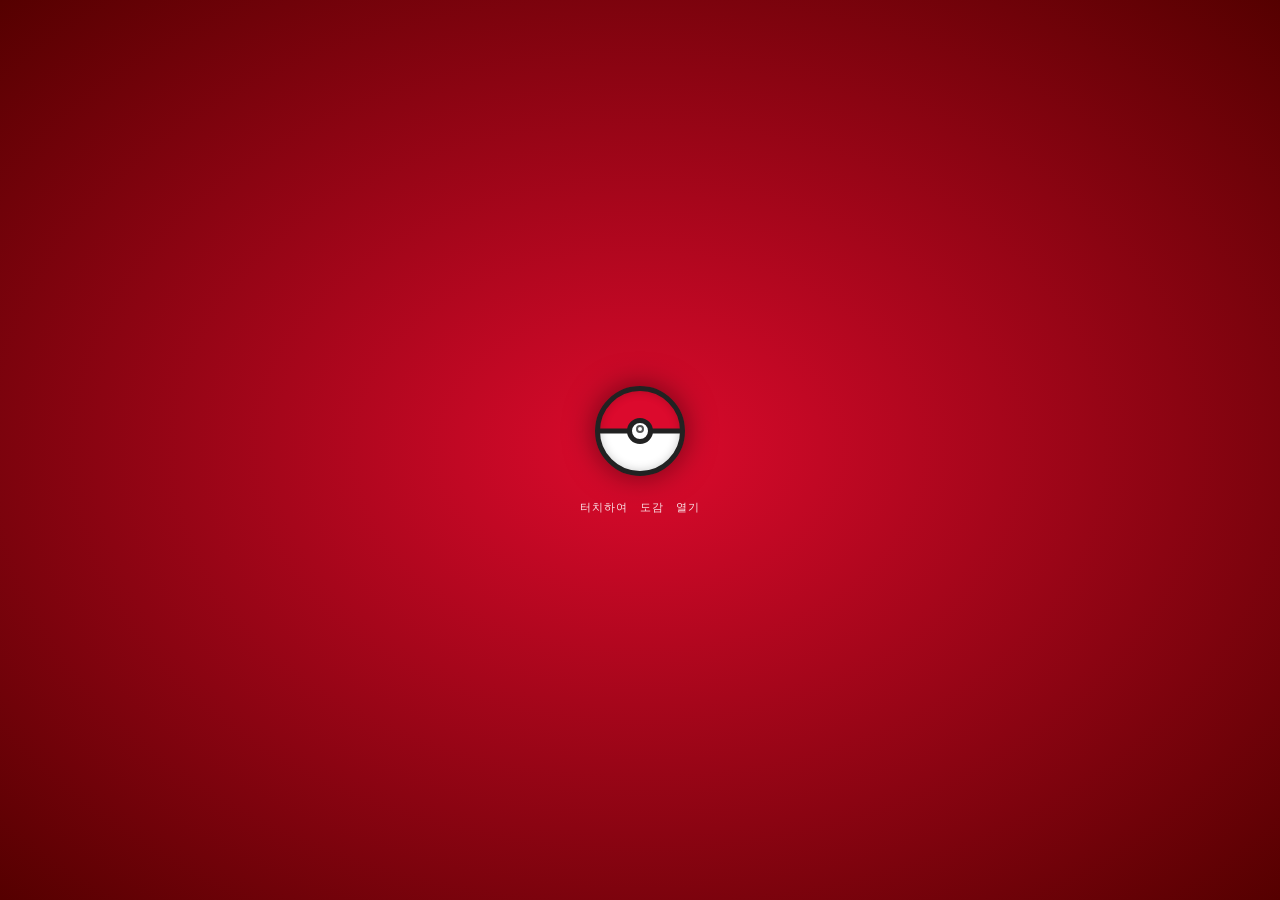
==== index.html @ 8afd0d4d "🎮 포켓몬 도감 - 1세대 스타일 인터랙티브 Pokédex" ====
<!DOCTYPE html>
<html lang="ko">
<head>
  <meta charset="UTF-8">
  <meta name="viewport" content="width=device-width, initial-scale=1.0, maximum-scale=1.0, user-scalable=no, viewport-fit=cover">
  <meta name="description" content="클래식 1세대 디자인의 인터랙티브 포켓몬 도감. 전 세대 포켓몬을 탐색하세요!">
  <meta name="theme-color" content="#DC0A2D">
  <meta name="apple-mobile-web-app-capable" content="yes">
  <meta name="apple-mobile-web-app-status-bar-style" content="black-translucent">
  <meta name="screen-orientation" content="landscape">
  <title>포켓몬 도감 | Pokédex</title>
  <link rel="manifest" href="manifest.json">
  <link rel="preconnect" href="https://fonts.googleapis.com">
  <link rel="preconnect" href="https://fonts.gstatic.com" crossorigin>
  <link href="https://fonts.googleapis.com/css2?family=Press+Start+2P&family=Noto+Sans+KR:wght@400;700;900&family=Outfit:wght@400;600;700;800&display=swap" rel="stylesheet">
  <link rel="stylesheet" href="style.css">
</head>
<body>
  <!-- 세로 모드 안내 -->
  <div id="rotate-notice" class="rotate-notice">
    <div class="rotate-icon">📱↩️</div>
    <p>가로 모드로 전환해주세요!</p>
  </div>

  <!-- 도감 열기 인트로 -->
  <div id="intro-overlay" class="intro-overlay">
    <div class="intro-pokeball">
      <div class="pokeball-top"></div>
      <div class="pokeball-line"></div>
      <div class="pokeball-center"><div class="pokeball-button"></div></div>
      <div class="pokeball-bottom"></div>
    </div>
    <p class="intro-text">터치하여 도감 열기</p>
  </div>

  <!-- 로딩 오버레이 -->
  <div id="loading-overlay" class="loading-overlay hidden">
    <div class="loading-spinner"></div>
    <p class="loading-text">데이터 로딩중...</p>
  </div>

  <!-- 메인 도감 디바이스 -->
  <div id="pokedex-device" class="pokedex-device hidden">

    <!-- ========== 왼쪽 패널 ========== -->
    <div class="panel-left">
      <!-- 상단: 렌즈 + LED -->
      <header class="device-header">
        <div class="lens-area">
          <div id="blue-lens" class="blue-lens">
            <div class="lens-reflection"></div>
          </div>
        </div>
        <div class="led-group">
          <div id="led-red" class="led led-red"></div>
          <div id="led-yellow" class="led led-yellow"></div>
          <div id="led-green" class="led led-green active"></div>
        </div>
        <div class="header-spacer"></div>
      </header>

      <!-- 메인 스크린 -->
      <section class="main-screen-wrapper">
        <div id="main-screen" class="main-screen">
          <div class="screen-scanlines"></div>
          <div class="screen-content">
            <div id="pokemon-image-container" class="pokemon-image-container">
              <img id="pokemon-image" class="pokemon-image" src="" alt="포켓몬">
            </div>
            <div class="pokemon-basic-info">
              <span id="pokemon-number" class="pokemon-number">#001</span>
              <span id="pokemon-name-kr" class="pokemon-name-kr">이상해씨</span>
            </div>
          </div>
          <div id="screen-glow" class="screen-glow"></div>
        </div>
      </section>

      <!-- 타입 + 스피커 -->
      <section class="type-speaker-bar">
        <div id="type-badges" class="type-badges"></div>
        <button id="speaker-btn" class="speaker-btn" aria-label="울음소리 재생">
          <div class="speaker-icon">🔊</div>
        </button>
      </section>

      <!-- 스피커 그릴 -->
      <div class="speaker-grill">
        <div class="grill-lines"></div>
      </div>
    </div>

    <!-- ========== 힌지 ========== -->
    <div class="hinge">
      <div class="hinge-line"></div>
      <div class="hinge-dot"></div>
      <div class="hinge-dot"></div>
      <div class="hinge-dot"></div>
      <div class="hinge-line"></div>
    </div>

    <!-- ========== 오른쪽 패널 ========== -->
    <div class="panel-right">
      <!-- 정보 스크린 -->
      <section class="info-screen-wrapper">
        <div id="info-screen" class="info-screen">
          <div class="screen-scanlines"></div>
          <div id="info-scroll-content" class="info-scroll-content">

            <!-- 기본 정보 섹션 -->
            <div class="section-block">
              <div class="section-title">📋 기본 정보</div>
              <div class="info-grid">
                <div class="info-item">
                  <span class="info-label">이름</span>
                  <span id="pokemon-name-en" class="info-value">이상해씨</span>
                </div>
                <div class="info-item">
                  <span class="info-label">키</span>
                  <span id="pokemon-height" class="info-value">0.7m</span>
                </div>
                <div class="info-item">
                  <span class="info-label">몸무게</span>
                  <span id="pokemon-weight" class="info-value">6.9kg</span>
                </div>
                <div class="info-item">
                  <span class="info-label">특성</span>
                  <span id="pokemon-abilities" class="info-value">-</span>
                </div>
                <div class="info-item">
                  <span class="info-label">기초 경험치</span>
                  <span id="pokemon-exp" class="info-value">-</span>
                </div>
              </div>
            </div>

            <!-- 스탯 섹션 -->
            <div class="section-block">
              <div class="section-title">📊 능력치</div>
              <div id="stats-container" class="stats-container"></div>
              <div id="stats-total" class="stats-total">
                <span class="stats-total-label">합계</span>
                <span id="stats-total-value" class="stats-total-value">-</span>
              </div>
            </div>

            <!-- 설명 섹션 -->
            <div class="section-block">
              <div class="section-title">📖 도감 설명</div>
              <p id="description-text" class="description-text">도감 설명을 불러오는 중...</p>
            </div>

            <!-- 진화 섹션 (맨 아래) -->
            <div class="section-block">
              <div class="section-title">🔄 진화</div>
              <div id="evolution-chain" class="evolution-chain"></div>
            </div>

          </div>
        </div>
      </section>

      <!-- 컨트롤 영역 -->
      <section class="controls-area">
        <div class="search-bar">
          <input type="text" id="search-input" class="search-input" placeholder="이름 또는 번호 검색..." autocomplete="off">
          <div id="search-results" class="search-results hidden"></div>
        </div>

        <div class="controls-row">
          <div class="dpad-container">
            <button id="dpad-up" class="dpad-btn dpad-up" aria-label="이전 포켓몬">▲</button>
            <button id="dpad-left" class="dpad-btn dpad-left" aria-label="이전 탭">◀</button>
            <button id="dpad-center" class="dpad-btn dpad-center" aria-label="선택">●</button>
            <button id="dpad-right" class="dpad-btn dpad-right" aria-label="다음 탭">▶</button>
            <button id="dpad-down" class="dpad-btn dpad-down" aria-label="다음 포켓몬">▼</button>
          </div>

          <div class="gen-buttons-container">
            <div id="gen-buttons" class="gen-buttons">
              <button class="gen-btn active" data-gen="1">I</button>
              <button class="gen-btn" data-gen="2">II</button>
              <button class="gen-btn" data-gen="3">III</button>
              <button class="gen-btn" data-gen="4">IV</button>
              <button class="gen-btn" data-gen="5">V</button>
              <button class="gen-btn" data-gen="6">VI</button>
              <button class="gen-btn" data-gen="7">VII</button>
              <button class="gen-btn" data-gen="8">VIII</button>
              <button class="gen-btn" data-gen="9">IX</button>
            </div>
          </div>
        </div>
      </section>
    </div>

    <!-- 하단 장식 -->
    <footer class="device-footer">
      <div class="footer-screw"></div>
      <div class="footer-screw"></div>
    </footer>
  </div>

  <script src="js/api.js"></script>
  <script src="js/app.js"></script>
</body>
</html>
---- style.css ----
/* ========================================
   포켓몬 도감 — 16:9 가로 레이아웃 (확정)
   ======================================== */

:root {
  --pokedex-red: #DC0A2D;
  --pokedex-dark-red: #8B0000;
  --pokedex-light-red: #ff4d4d;
  --screen-bg: #1a2a1a;
  --info-screen-bg: #0a1a2a;
  --screen-border: #333;
  --type-color: #fff;
  --font-primary: 'Outfit', 'Noto Sans KR', sans-serif;
  --font-retro: 'Press Start 2P', monospace;
}

* {
  box-sizing: border-box;
  margin: 0;
  padding: 0;
}

html, body {
  width: 100%;
  height: 100%;
  overflow: hidden;
}

body {
  background: #111;
  font-family: var(--font-primary);
  display: flex;
  justify-content: center;
  align-items: center;
  user-select: none;
  -webkit-user-select: none;
  -webkit-tap-highlight-color: transparent;
}

/* Scrollbar */
::-webkit-scrollbar { width: 3px; height: 3px; }
::-webkit-scrollbar-track { background: rgba(0,0,0,0.2); }
::-webkit-scrollbar-thumb { background: rgba(255,255,255,0.25); border-radius: 3px; }

.hidden { display: none !important; }

/* ========================================
   Type Colors
   ======================================== */
.type-normal { background-color: #A8A77A; }
.type-fire { background-color: #EE8130; }
.type-water { background-color: #6390F0; }
.type-grass { background-color: #7AC74C; }
.type-electric { background-color: #F7D02C; color: #333 !important; }
.type-ice { background-color: #96D9D6; color: #333 !important; }
.type-fighting { background-color: #C22E28; }
.type-poison { background-color: #A33EA1; }
.type-ground { background-color: #E2BF65; color: #333 !important; }
.type-flying { background-color: #A98FF3; }
.type-psychic { background-color: #F95587; }
.type-bug { background-color: #A6B91A; }
.type-rock { background-color: #B6A136; }
.type-ghost { background-color: #735797; }
.type-dragon { background-color: #6F35FC; }
.type-dark { background-color: #705746; }
.type-steel { background-color: #B7B7CE; color: #333 !important; }
.type-fairy { background-color: #D685AD; }

/* ========================================
   Animations
   ======================================== */
@keyframes lens-pulse {
  0%, 100% { box-shadow: 0 0 8px #2196F3, inset 0 0 8px rgba(255,255,255,0.3); }
  50% { box-shadow: 0 0 18px #2196F3, 0 0 30px #64B5F6, inset 0 0 8px rgba(255,255,255,0.3); }
}
@keyframes led-blink {
  0%, 100% { opacity: 1; }
  50% { opacity: 0.2; }
}
@keyframes pokemon-enter {
  0% { transform: scale(0.4); opacity: 0; }
  70% { transform: scale(1.08); }
  100% { transform: scale(1); opacity: 1; }
}
@keyframes float {
  0%, 100% { transform: translateY(0); }
  50% { transform: translateY(-4px); }
}
@keyframes glow-pulse {
  0%, 100% { opacity: 0.5; }
  50% { opacity: 1; }
}
@keyframes spin {
  to { transform: rotate(360deg); }
}
@keyframes breathe {
  0%, 100% { opacity: 1; }
  50% { opacity: 0.4; }
}
@keyframes screen-boot {
  0% { opacity: 0; filter: brightness(3) saturate(0); }
  40% { opacity: 0.7; filter: brightness(1.5) hue-rotate(60deg); }
  100% { opacity: 1; filter: none; }
}
@keyframes pulse {
  0% { transform: scale(1); opacity: 0.6; }
  100% { transform: scale(1.3); opacity: 1; }
}

/* ========================================
   Rotate Notice (portrait warning — mobile)
   ======================================== */
.rotate-notice {
  display: none;
  position: fixed;
  inset: 0;
  z-index: 9999;
  background: #111;
  color: #fff;
  flex-direction: column;
  justify-content: center;
  align-items: center;
  gap: 16px;
  font-family: var(--font-primary);
  font-size: 16px;
  font-weight: 700;
}
.rotate-icon { font-size: 48px; }

@media (orientation: portrait) and (max-width: 768px) {
  .rotate-notice { display: flex; }
  .pokedex-device { display: none !important; }
}

/* ========================================
   Intro Overlay
   ======================================== */
.intro-overlay {
  position: fixed;
  inset: 0;
  background: radial-gradient(ellipse at center, var(--pokedex-red) 0%, #550000 100%);
  z-index: 1000;
  display: flex;
  flex-direction: column;
  justify-content: center;
  align-items: center;
  gap: 24px;
  cursor: pointer;
  transition: opacity 0.6s ease;
}
.intro-overlay.fade-out {
  opacity: 0;
  pointer-events: none;
}
.intro-pokeball {
  width: 90px;
  height: 90px;
  border-radius: 50%;
  border: 5px solid #222;
  background: linear-gradient(to bottom, #DC0A2D 50%, #fff 50%);
  animation: spin 2.5s linear infinite;
  box-shadow: 0 0 30px rgba(0,0,0,0.5), inset 0 0 10px rgba(0,0,0,0.2);
  position: relative;
}
.pokeball-line {
  position: absolute;
  top: 50%; left: 0; right: 0;
  height: 5px;
  background: #222;
  transform: translateY(-50%);
}
.pokeball-center {
  position: absolute;
  top: 50%; left: 50%;
  width: 26px; height: 26px;
  background: #fff;
  border: 5px solid #222;
  border-radius: 50%;
  transform: translate(-50%, -50%);
}
.pokeball-button {
  width: 8px; height: 8px;
  border-radius: 50%;
  border: 2px solid #555;
  margin: 2px auto;
}
.intro-text {
  color: rgba(255,255,255,0.9);
  font-family: var(--font-retro);
  font-size: 11px;
  animation: breathe 2s ease-in-out infinite;
  letter-spacing: 1px;
}

/* ========================================
   Loading Overlay
   ======================================== */
.loading-overlay {
  position: fixed;
  inset: 0;
  background: rgba(0,0,0,0.85);
  z-index: 500;
  display: flex;
  flex-direction: column;
  justify-content: center;
  align-items: center;
  gap: 12px;
}
.loading-spinner {
  width: 36px; height: 36px;
  border-radius: 50%;
  border: 3px solid #333;
  border-top-color: var(--pokedex-red);
  animation: spin 0.8s linear infinite;
}
.loading-text {
  color: #aaa;
  font-size: 13px;
  font-weight: 600;
}

/* ========================================
   Pokédex Device — FORCED Landscape Layout
   ======================================== */
.pokedex-device {
  /* 가로형 고정: 화면 비율에 맞게 크기 조절 */
  width: min(96vw, 960px);
  height: min(56.25vw, 540px); /* 16:9 비율 */
  max-height: 90vh;
  
  /* 핵심: flexbox row로 강제 가로 배치 */
  display: flex;
  flex-direction: row;
  flex-wrap: nowrap;
  
  background: linear-gradient(
    160deg,
    var(--pokedex-light-red) 0%,
    var(--pokedex-red) 30%,
    var(--pokedex-dark-red) 100%
  );
  border-radius: 16px;
  border: 2px solid #440000;
  box-shadow:
    0 8px 32px rgba(0,0,0,0.6),
    0 2px 4px rgba(0,0,0,0.3),
    inset 0 1px 0 rgba(255,255,255,0.2),
    inset 0 -2px 4px rgba(0,0,0,0.3);
  overflow: hidden;
  position: relative;
}

/* ========================================
   Left Panel
   ======================================== */
.panel-left {
  flex: 1 1 0;
  min-width: 0;
  display: flex;
  flex-direction: column;
  padding: 12px 12px 8px 12px;
  gap: 6px;
  overflow: hidden;
}

/* Header: Lens + LEDs */
.device-header {
  display: flex;
  align-items: center;
  gap: 10px;
  flex-shrink: 0;
}
.lens-area {
  background: #ccc;
  padding: 4px;
  border-radius: 50%;
  border: 2px solid #444;
  box-shadow: inset -1px -1px 3px rgba(0,0,0,0.3), 1px 1px 3px rgba(0,0,0,0.4);
}
.blue-lens {
  width: 32px;
  height: 32px;
  border-radius: 50%;
  background: radial-gradient(circle at 35% 35%, #90CAF9, #2196F3 45%, #0D47A1);
  border: 2px solid #111;
  position: relative;
  animation: lens-pulse 3s ease-in-out infinite;
}
.lens-reflection {
  position: absolute;
  top: 5px; left: 7px;
  width: 10px; height: 10px;
  border-radius: 50%;
  background: radial-gradient(circle, rgba(255,255,255,0.9), transparent 70%);
}
.led-group {
  display: flex;
  gap: 6px;
  align-items: center;
}
.led {
  width: 8px;
  height: 8px;
  border-radius: 50%;
  border: 1px solid rgba(0,0,0,0.6);
  opacity: 0.4;
  transition: opacity 0.2s, box-shadow 0.2s;
}
.led-red { background: #FF0000; }
.led-yellow { background: #FFD600; }
.led-green { background: #00E676; }
.led.active {
  opacity: 1;
  box-shadow: 0 0 6px 2px currentColor;
}
.led.blink {
  opacity: 1;
  animation: led-blink 0.4s ease-in-out infinite;
}
.led-red.active, .led-red.blink { color: #FF0000; }
.led-yellow.active, .led-yellow.blink { color: #FFD600; }
.led-green.active, .led-green.blink { color: #00E676; }
.header-spacer { flex: 1; }

/* Main Screen */
.main-screen-wrapper {
  flex: 1;
  min-height: 0;
  background: #bbb;
  padding: 8px;
  border-radius: 6px 6px 6px 20px;
  box-shadow: inset 0 0 8px rgba(0,0,0,0.5), 1px 1px 3px rgba(0,0,0,0.3);
}
.main-screen {
  width: 100%;
  height: 100%;
  background: radial-gradient(ellipse at center, #2a3a2a 0%, var(--screen-bg) 100%);
  border: 3px solid var(--screen-border);
  border-radius: 4px 4px 4px 16px;
  position: relative;
  overflow: hidden;
  box-shadow: inset 0 0 20px rgba(0,0,0,0.8);
}
.screen-scanlines {
  position: absolute;
  inset: 0;
  background: repeating-linear-gradient(
    to bottom,
    transparent 0px,
    transparent 2px,
    rgba(0,0,0,0.08) 2px,
    rgba(0,0,0,0.08) 4px
  );
  pointer-events: none;
  z-index: 10;
}
.screen-content {
  width: 100%;
  height: 100%;
  position: relative;
  z-index: 5;
  display: flex;
  justify-content: center;
  align-items: center;
  animation: screen-boot 0.7s ease-out;
}
.pokemon-image-container {
  display: flex;
  justify-content: center;
  align-items: center;
  padding: 8px;
}
.pokemon-image {
  max-width: 160px;
  max-height: 160px;
  width: auto;
  height: auto;
  image-rendering: auto;
  filter: drop-shadow(0 0 10px var(--type-color));
  animation: float 3.5s ease-in-out infinite;
  transition: filter 0.4s;
}
.pokemon-image.entering {
  animation: pokemon-enter 0.45s cubic-bezier(0.175, 0.885, 0.32, 1.275) forwards,
             float 3.5s ease-in-out 0.45s infinite;
}
.pokemon-basic-info {
  position: absolute;
  bottom: 0;
  left: 0; right: 0;
  background: linear-gradient(transparent, rgba(0,0,0,0.75));
  padding: 12px 8px 6px;
  display: flex;
  justify-content: space-between;
  align-items: flex-end;
  color: #fff;
  z-index: 8;
}
.pokemon-number {
  font-family: var(--font-retro);
  font-size: 10px;
  color: #FFD600;
  text-shadow: 0 1px 2px rgba(0,0,0,0.8);
}
.pokemon-name-kr {
  font-weight: 900;
  font-size: 15px;
  letter-spacing: 1px;
  text-shadow: 0 1px 3px rgba(0,0,0,0.8);
}
.screen-glow {
  position: absolute;
  inset: 0;
  pointer-events: none;
  border-radius: inherit;
  z-index: 6;
  opacity: 0;
  transition: opacity 0.4s;
  box-shadow: inset 0 0 20px var(--type-color), inset 0 0 40px var(--type-color);
}
.screen-glow.active {
  animation: glow-pulse 2.5s ease-in-out infinite;
}

/* Type Badges + Speaker */
.type-speaker-bar {
  display: flex;
  justify-content: space-between;
  align-items: center;
  flex-shrink: 0;
}
.type-badges {
  display: flex;
  gap: 6px;
  flex-wrap: wrap;
}
.type-badge {
  padding: 2px 10px;
  border-radius: 10px;
  color: white;
  font-size: 9px;
  font-weight: 700;
  text-transform: uppercase;
  letter-spacing: 0.5px;
  text-shadow: 0 1px 1px rgba(0,0,0,0.4);
  border: 1px solid rgba(0,0,0,0.2);
  box-shadow: 0 1px 2px rgba(0,0,0,0.2);
}
.speaker-btn {
  width: 30px;
  height: 30px;
  border-radius: 50%;
  background: linear-gradient(145deg, #444, #222);
  border: 2px solid #111;
  display: flex;
  justify-content: center;
  align-items: center;
  cursor: pointer;
  transition: transform 0.1s;
  flex-shrink: 0;
  box-shadow: 0 2px 4px rgba(0,0,0,0.4);
}
.speaker-btn:active { transform: scale(0.9); }
.speaker-icon { font-size: 12px; }

/* Speaker Grill */
.speaker-grill {
  height: 8px;
  width: 60%;
  margin: 0 auto;
  background: #8B0000;
  border-radius: 4px;
  overflow: hidden;
  box-shadow: inset 0 1px 3px rgba(0,0,0,0.5);
  flex-shrink: 0;
}
.grill-lines {
  width: 100%; height: 100%;
  background: repeating-linear-gradient(
    to bottom,
    transparent 0px, transparent 2px,
    rgba(0,0,0,0.35) 2px, rgba(0,0,0,0.35) 3px
  );
}

/* ========================================
   Hinge — 세로 구분선
   ======================================== */
.hinge {
  width: 14px;
  flex-shrink: 0;
  background: linear-gradient(to right, #440000, #661111, #440000);
  display: flex;
  flex-direction: column;
  align-items: center;
  justify-content: center;
  gap: 8px;
  box-shadow: inset 2px 0 4px rgba(0,0,0,0.6), inset -2px 0 4px rgba(0,0,0,0.6);
}
.hinge-line {
  width: 4px;
  flex: 1;
  background: linear-gradient(to right, #330000, #551111, #330000);
  border-radius: 2px;
}
.hinge-dot {
  width: 6px;
  height: 6px;
  border-radius: 50%;
  background: #333;
  border: 1px solid #222;
  box-shadow: inset 0 1px 1px rgba(255,255,255,0.2);
  flex-shrink: 0;
}

/* ========================================
   Right Panel
   ======================================== */
.panel-right {
  flex: 1 1 0;
  min-width: 0;
  display: flex;
  flex-direction: column;
  padding: 12px 12px 8px 12px;
  gap: 6px;
  overflow: hidden;
}

/* Info Screen — Single Scrollable Page */
.info-screen-wrapper {
  flex: 1;
  min-height: 0;
  display: flex;
  flex-direction: column;
}
.info-screen {
  flex: 1;
  min-height: 0;
  background: radial-gradient(ellipse at center, #102a4a, var(--info-screen-bg));
  border: 3px solid #444;
  border-radius: 6px;
  position: relative;
  overflow: hidden;
  box-shadow: inset 0 0 15px rgba(0,0,0,0.8);
  color: #fff;
}
.info-scroll-content {
  height: 100%;
  padding: 8px 10px;
  overflow-y: auto;
  position: relative;
  z-index: 5;
  display: flex;
  flex-direction: column;
  gap: 10px;
}
.section-block {
  flex-shrink: 0;
}
.section-block + .section-block {
  border-top: 1px solid rgba(255,255,255,0.08);
  padding-top: 8px;
}
.section-title {
  font-size: 10px;
  font-weight: 700;
  color: #FFD600;
  text-transform: uppercase;
  letter-spacing: 0.5px;
  margin-bottom: 6px;
  font-family: var(--font-primary);
}

/* Info Tab */
.info-grid {
  display: grid;
  grid-template-columns: 1fr 1fr;
  gap: 8px;
}
.info-item {
  display: flex;
  flex-direction: column;
  gap: 2px;
}
.info-label {
  font-size: 9px;
  color: #6688BB;
  text-transform: uppercase;
  letter-spacing: 0.5px;
}
.info-value {
  font-size: 13px;
  font-weight: 700;
}

/* Stats Tab */
.stats-container {
  display: flex;
  flex-direction: column;
  gap: 4px;
}
.stat-row {
  display: flex;
  align-items: center;
  gap: 6px;
  font-size: 11px;
}
.stat-label {
  width: 28px;
  color: #6688BB;
  text-transform: uppercase;
  font-size: 9px;
  font-weight: 700;
  flex-shrink: 0;
}
.stat-bar-container {
  flex: 1;
  height: 10px;
  background: rgba(255,255,255,0.08);
  border-radius: 5px;
  overflow: hidden;
}
.stat-bar {
  height: 100%;
  border-radius: 5px;
  width: 0;
  transition: width 0.8s cubic-bezier(0.4, 0, 0.2, 1);
}
.stat-value {
  width: 22px;
  text-align: right;
  font-family: var(--font-retro);
  font-size: 7px;
  color: #ccc;
  flex-shrink: 0;
}
.stats-total {
  margin-top: 6px;
  padding-top: 5px;
  border-top: 1px dashed rgba(255,255,255,0.15);
  display: flex;
  justify-content: space-between;
  font-size: 12px;
  font-weight: 700;
  color: #ddd;
}

/* Evolution Tab */
.evolution-chain {
  display: flex;
  align-items: center;
  gap: 8px;
  height: 100%;
  overflow-x: auto;
  padding: 4px 0;
}
.evo-stage {
  display: flex;
  flex-direction: column;
  align-items: center;
  gap: 3px;
  cursor: pointer;
  transition: transform 0.2s;
  flex-shrink: 0;
}
.evo-stage:active { transform: scale(1.15); }
.evo-stage img,
.evo-stage .evo-img {
  width: 100px;
  height: 100px;
  image-rendering: auto;
  background: rgba(255,255,255,0.06);
  border-radius: 50%;
  padding: 2px;
  border: 1px solid rgba(255,255,255,0.15);
}
.evo-name {
  font-size: 12px;
  text-align: center;
  font-weight: 700;
  color: #ccc;
}
.evo-arrow {
  font-size: 20px;
  color: #FFD600;
  animation: pulse 1s infinite alternate;
  flex-shrink: 0;
  text-align: center;
  line-height: 1.2;
}
.evo-condition {
  font-size: 7px;
  color: #6688BB;
  text-align: center;
  white-space: nowrap;
}

/* Description Tab */
.description-text {
  font-size: 11px;
  line-height: 1.9;
  color: #ddd;
  letter-spacing: 0.3px;
}

/* ========================================
   Controls Area
   ======================================== */
.controls-area {
  display: flex;
  flex-direction: column;
  gap: 6px;
  flex-shrink: 0;
}
.search-bar {
  position: relative;
}
.search-input {
  width: 100%;
  padding: 7px 12px;
  border-radius: 14px;
  border: 2px solid #550000;
  background: rgba(0,0,0,0.6);
  color: #fff;
  font-family: var(--font-primary);
  font-size: 12px;
  outline: none;
  box-shadow: inset 0 1px 4px rgba(0,0,0,0.5);
}
.search-input::placeholder { color: #666; }
.search-input:focus { border-color: #2196F3; }

.search-results {
  position: absolute;
  top: 100%;
  left: 0; right: 0;
  margin-top: 2px;
  background: #1a1a1a;
  border-radius: 8px;
  border: 1px solid #333;
  max-height: 150px;
  overflow-y: auto;
  z-index: 100;
  box-shadow: 0 4px 12px rgba(0,0,0,0.6);
}
.search-result-item {
  padding: 6px 10px;
  display: flex;
  align-items: center;
  gap: 8px;
  cursor: pointer;
  border-bottom: 1px solid #222;
  color: #ccc;
  font-size: 12px;
  transition: background 0.15s;
}
.search-result-item:active { background: #333; }
.search-result-item img { width: 28px; height: 28px; }

/* Controls Row: D-Pad + Gen Buttons */
.controls-row {
  display: flex;
  align-items: center;
  gap: 12px;
}

/* D-Pad */
.dpad-container {
  display: grid;
  grid-template-columns: repeat(3, 28px);
  grid-template-rows: repeat(3, 28px);
  gap: 0;
  flex-shrink: 0;
}
.dpad-btn {
  background: linear-gradient(145deg, #3a3a3a, #222);
  border: none;
  color: #777;
  font-size: 10px;
  cursor: pointer;
  display: flex;
  justify-content: center;
  align-items: center;
  box-shadow: inset 1px 1px 2px rgba(255,255,255,0.15), inset -1px -1px 2px rgba(0,0,0,0.4);
  min-width: 28px;
  min-height: 28px;
  -webkit-tap-highlight-color: transparent;
  transition: transform 0.05s;
}
.dpad-btn:active {
  transform: scale(0.92);
  box-shadow: inset 2px 2px 4px rgba(0,0,0,0.6);
  color: #aaa;
}
.dpad-up { grid-column: 2; grid-row: 1; border-radius: 6px 6px 0 0; }
.dpad-left { grid-column: 1; grid-row: 2; border-radius: 6px 0 0 6px; }
.dpad-center { grid-column: 2; grid-row: 2; border-radius: 3px; background: #1a1a1a; box-shadow: inset 0 0 4px #000; }
.dpad-right { grid-column: 3; grid-row: 2; border-radius: 0 6px 6px 0; }
.dpad-down { grid-column: 2; grid-row: 3; border-radius: 0 0 6px 6px; }

/* Gen Buttons */
.gen-buttons-container { flex: 1; }
.gen-buttons {
  display: grid;
  grid-template-columns: repeat(5, 1fr);
  gap: 4px;
}
.gen-btn {
  background: rgba(0,0,0,0.4);
  color: #aaa;
  border: 1px solid rgba(0,0,0,0.3);
  border-radius: 8px;
  padding: 4px 0;
  font-size: 9px;
  font-family: var(--font-primary);
  font-weight: 700;
  cursor: pointer;
  transition: all 0.15s;
  box-shadow: inset 0 1px 1px rgba(255,255,255,0.08);
}
.gen-btn:active { transform: scale(0.92); }
.gen-btn.active {
  background: var(--pokedex-red);
  color: #fff;
  border-color: #660000;
  box-shadow: 0 0 8px rgba(220,10,45,0.5);
}

/* ========================================
   Footer — 하단 나사 장식
   ======================================== */
.device-footer {
  position: absolute;
  bottom: 0;
  left: 0;
  right: 0;
  display: flex;
  justify-content: space-between;
  padding: 4px 24px;
  pointer-events: none;
}
.footer-screw {
  width: 8px; height: 8px;
  border-radius: 50%;
  background: #555;
  border: 1px solid #333;
  box-shadow: inset 1px 1px 1px rgba(255,255,255,0.2);
  position: relative;
}
.footer-screw::after,
.footer-screw::before {
  content: '';
  position: absolute;
  top: 50%; left: 50%;
  width: 60%; height: 1px;
  background: #333;
}
.footer-screw::after { transform: translate(-50%, -50%) rotate(45deg); }
.footer-screw::before { transform: translate(-50%, -50%) rotate(-45deg); }

/* ========================================
   Desktop Enhancement
   ======================================== */
@media (min-width: 900px) {
  .pokedex-device {
    transform: perspective(1200px) rotateX(1deg);
    transition: transform 0.3s;
  }
  .pokedex-device:hover {
    transform: perspective(1200px) rotateX(0deg);
  }
  .pokemon-image {
    max-width: 200px;
    max-height: 200px;
  }
}

/* Very small landscape screens */
@media (max-height: 360px) {
  .panel-left, .panel-right { padding: 6px 8px 4px; gap: 3px; }
  .device-header { gap: 6px; }
  .blue-lens { width: 24px; height: 24px; }
  .led { width: 6px; height: 6px; }
  .main-screen-wrapper { padding: 4px; }
  .pokemon-image { max-width: 100px; max-height: 100px; }
  .pokemon-number { font-size: 8px; }
  .pokemon-name-kr { font-size: 12px; }
  .type-badge { font-size: 7px; padding: 1px 6px; }
  .speaker-btn { width: 22px; height: 22px; }
  .speaker-grill { height: 4px; }
  .tab-btn { font-size: 9px; padding: 3px 2px; }
  .info-screen { border-width: 2px; }
  .search-input { padding: 4px 8px; font-size: 10px; }
  .dpad-container { grid-template-columns: repeat(3, 22px); grid-template-rows: repeat(3, 22px); }
  .gen-buttons { gap: 2px; }
  .gen-btn { font-size: 7px; padding: 2px 0; }
}
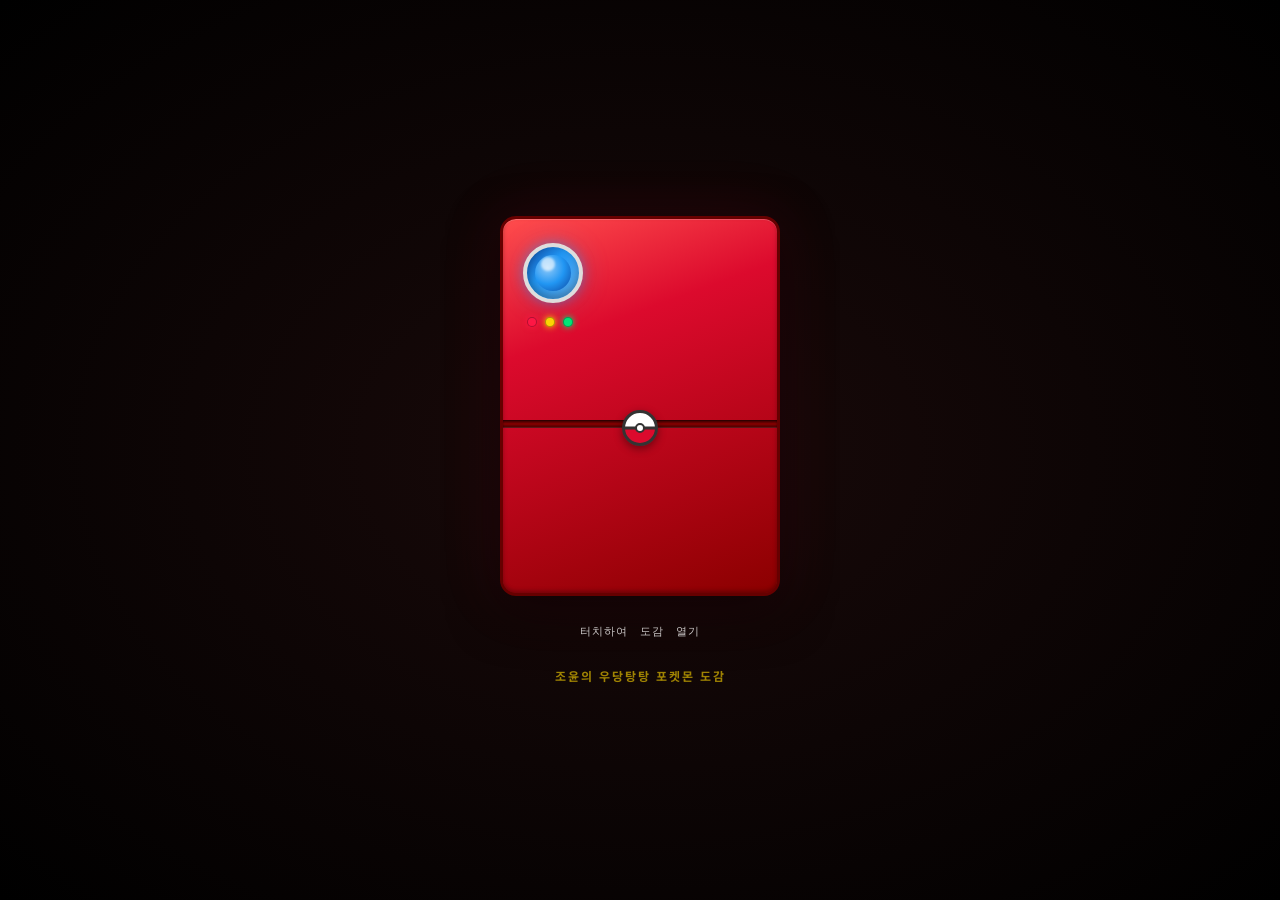
==== commit 4271b3a2: "📱 세로모드 반응형 + 닫힌 도감 인트로" ====
--- a/index.html
+++ b/index.html
@@ -16,21 +16,35 @@
   <link rel="stylesheet" href="style.css">
 </head>
 <body>
-  <!-- 세로 모드 안내 -->
-  <div id="rotate-notice" class="rotate-notice">
-    <div class="rotate-icon">📱↩️</div>
-    <p>가로 모드로 전환해주세요!</p>
-  </div>
-
-  <!-- 도감 열기 인트로 -->
+  <!-- 닫힌 도감 인트로 -->
   <div id="intro-overlay" class="intro-overlay">
-    <div class="intro-pokeball">
-      <div class="pokeball-top"></div>
-      <div class="pokeball-line"></div>
-      <div class="pokeball-center"><div class="pokeball-button"></div></div>
-      <div class="pokeball-bottom"></div>
+    <div class="closed-pokedex">
+      <!-- 닫힌 도감 상판 -->
+      <div class="closed-top">
+        <div class="closed-lens">
+          <div class="closed-lens-inner"></div>
+          <div class="closed-lens-reflection"></div>
+        </div>
+        <div class="closed-led-group">
+          <div class="closed-led red"></div>
+          <div class="closed-led yellow"></div>
+          <div class="closed-led green"></div>
+        </div>
+      </div>
+      <!-- 힌지 라인 -->
+      <div class="closed-hinge-line"></div>
+      <!-- 닫힌 도감 하판 -->
+      <div class="closed-bottom">
+        <div class="closed-clasp">
+          <div class="closed-pokeball">
+            <div class="closed-pokeball-line"></div>
+            <div class="closed-pokeball-btn"></div>
+          </div>
+        </div>
+      </div>
     </div>
     <p class="intro-text">터치하여 도감 열기</p>
+    <p class="intro-credit">조윤의 우당탕탕 포켓몬 도감</p>
   </div>
 
   <!-- 로딩 오버레이 -->
@@ -56,7 +70,7 @@
           <div id="led-yellow" class="led led-yellow"></div>
           <div id="led-green" class="led led-green active"></div>
         </div>
-        <div class="header-spacer"></div>
+        <div class="header-title">조윤의 우당탕탕 포켓몬 도감</div>
       </header>
 
       <!-- 메인 스크린 -->
--- a/style.css
+++ b/style.css
@@ -108,43 +108,18 @@
 }
 
 /* ========================================
-   Rotate Notice (portrait warning — mobile)
-   ======================================== */
-.rotate-notice {
-  display: none;
-  position: fixed;
-  inset: 0;
-  z-index: 9999;
-  background: #111;
-  color: #fff;
-  flex-direction: column;
-  justify-content: center;
-  align-items: center;
-  gap: 16px;
-  font-family: var(--font-primary);
-  font-size: 16px;
-  font-weight: 700;
-}
-.rotate-icon { font-size: 48px; }
-
-@media (orientation: portrait) and (max-width: 768px) {
-  .rotate-notice { display: flex; }
-  .pokedex-device { display: none !important; }
-}
-
-/* ========================================
-   Intro Overlay
+   Intro — Closed Pokédex Design
    ======================================== */
 .intro-overlay {
   position: fixed;
   inset: 0;
-  background: radial-gradient(ellipse at center, var(--pokedex-red) 0%, #550000 100%);
+  background: radial-gradient(ellipse at center, #1a0a0a 0%, #000 100%);
   z-index: 1000;
   display: flex;
   flex-direction: column;
   justify-content: center;
   align-items: center;
-  gap: 24px;
+  gap: 28px;
   cursor: pointer;
   transition: opacity 0.6s ease;
 }
@@ -152,38 +127,136 @@
   opacity: 0;
   pointer-events: none;
 }
-.intro-pokeball {
-  width: 90px;
-  height: 90px;
-  border-radius: 50%;
-  border: 5px solid #222;
-  background: linear-gradient(to bottom, #DC0A2D 50%, #fff 50%);
-  animation: spin 2.5s linear infinite;
-  box-shadow: 0 0 30px rgba(0,0,0,0.5), inset 0 0 10px rgba(0,0,0,0.2);
-  position: relative;
-}
-.pokeball-line {
+
+/* 닫힌 도감 본체 */
+.closed-pokedex {
+  width: 280px;
+  height: 380px;
+  background: linear-gradient(160deg, #ff4d4d 0%, #DC0A2D 30%, #8B0000 100%);
+  border-radius: 16px;
+  border: 3px solid #660000;
+  box-shadow:
+    0 15px 50px rgba(0,0,0,0.6),
+    0 0 60px rgba(220,10,45,0.15),
+    inset 0 1px 0 rgba(255,255,255,0.2),
+    inset 0 -2px 4px rgba(0,0,0,0.3);
+  display: flex;
+  flex-direction: column;
+  overflow: hidden;
+  position: relative;
+  animation: pokedex-float 3s ease-in-out infinite;
+}
+@keyframes pokedex-float {
+  0%, 100% { transform: translateY(0) rotate(-1deg); }
+  50% { transform: translateY(-8px) rotate(1deg); }
+}
+
+/* 상판 */
+.closed-top {
+  flex: 1;
+  padding: 24px 20px 12px;
+  display: flex;
+  flex-direction: column;
+  gap: 14px;
+}
+.closed-lens {
+  width: 60px;
+  height: 60px;
+  border-radius: 50%;
+  background: linear-gradient(135deg, #0D47A1 0%, #2196F3 40%, #64B5F6 100%);
+  border: 4px solid #ddd;
+  box-shadow:
+    0 0 12px rgba(33,150,243,0.5),
+    0 0 30px rgba(33,150,243,0.2),
+    inset 0 -4px 8px rgba(0,0,0,0.3);
+  position: relative;
+  animation: lens-pulse 2.5s ease-in-out infinite;
+}
+.closed-lens-inner {
+  width: 36px;
+  height: 36px;
+  border-radius: 50%;
+  background: radial-gradient(circle at 35% 35%, #90CAF9 0%, #2196F3 50%, #0D47A1 100%);
+  position: absolute;
+  top: 50%; left: 50%;
+  transform: translate(-50%, -50%);
+}
+.closed-lens-reflection {
+  width: 14px;
+  height: 14px;
+  border-radius: 50%;
+  background: rgba(255,255,255,0.6);
+  position: absolute;
+  top: 10px; left: 14px;
+  filter: blur(1px);
+}
+.closed-led-group {
+  display: flex;
+  gap: 8px;
+  padding-left: 4px;
+}
+.closed-led {
+  width: 10px;
+  height: 10px;
+  border-radius: 50%;
+  border: 1.5px solid rgba(0,0,0,0.3);
+}
+.closed-led.red { background: #FF1744; box-shadow: 0 0 6px #FF1744; }
+.closed-led.yellow { background: #FFD600; box-shadow: 0 0 6px #FFD600; }
+.closed-led.green { background: #00E676; box-shadow: 0 0 6px #00E676; animation: led-blink 1.5s infinite; }
+
+/* 힌지 라인 */
+.closed-hinge-line {
+  height: 8px;
+  background: linear-gradient(180deg, #440000 0%, #660000 30%, #880000 50%, #660000 70%, #440000 100%);
+  box-shadow: inset 0 1px 2px rgba(0,0,0,0.5), inset 0 -1px 0 rgba(255,255,255,0.1);
+  position: relative;
+}
+
+/* 하판 */
+.closed-bottom {
+  flex: 1;
+  display: flex;
+  justify-content: center;
+  align-items: center;
+  position: relative;
+}
+
+/* 포켓볼 걸쇠 */
+.closed-clasp {
+  position: absolute;
+  top: -18px;
+  left: 50%;
+  transform: translateX(-50%);
+}
+.closed-pokeball {
+  width: 36px;
+  height: 36px;
+  border-radius: 50%;
+  background: linear-gradient(to bottom, #fff 48%, #333 48%, #333 52%, #DC0A2D 52%);
+  border: 3px solid #333;
+  position: relative;
+  box-shadow: 0 3px 8px rgba(0,0,0,0.4);
+  animation: pulse 1.5s infinite alternate;
+}
+.closed-pokeball-line {
   position: absolute;
   top: 50%; left: 0; right: 0;
-  height: 5px;
-  background: #222;
+  height: 3px;
+  background: #333;
   transform: translateY(-50%);
 }
-.pokeball-center {
+.closed-pokeball-btn {
+  width: 10px;
+  height: 10px;
+  border-radius: 50%;
+  background: #fff;
+  border: 2px solid #333;
   position: absolute;
   top: 50%; left: 50%;
-  width: 26px; height: 26px;
-  background: #fff;
-  border: 5px solid #222;
-  border-radius: 50%;
   transform: translate(-50%, -50%);
 }
-.pokeball-button {
-  width: 8px; height: 8px;
-  border-radius: 50%;
-  border: 2px solid #555;
-  margin: 2px auto;
-}
+
 .intro-text {
   color: rgba(255,255,255,0.9);
   font-family: var(--font-retro);
@@ -191,6 +264,13 @@
   animation: breathe 2s ease-in-out infinite;
   letter-spacing: 1px;
 }
+.intro-credit {
+  color: rgba(255,215,0,0.6);
+  font-family: 'Noto Sans KR', sans-serif;
+  font-size: 12px;
+  font-weight: 700;
+  letter-spacing: 2px;
+}
 
 /* ========================================
    Loading Overlay
@@ -223,10 +303,9 @@
    Pokédex Device — FORCED Landscape Layout
    ======================================== */
 .pokedex-device {
-  /* 가로형 고정: 화면 비율에 맞게 크기 조절 */
-  width: min(96vw, 960px);
-  height: min(56.25vw, 540px); /* 16:9 비율 */
-  max-height: 90vh;
+  /* 전체화면: 뷰포트 꽉 채우기 */
+  width: 100vw;
+  height: 100vh;
   
   /* 핵심: flexbox row로 강제 가로 배치 */
   display: flex;
@@ -239,13 +318,9 @@
     var(--pokedex-red) 30%,
     var(--pokedex-dark-red) 100%
   );
-  border-radius: 16px;
-  border: 2px solid #440000;
-  box-shadow:
-    0 8px 32px rgba(0,0,0,0.6),
-    0 2px 4px rgba(0,0,0,0.3),
-    inset 0 1px 0 rgba(255,255,255,0.2),
-    inset 0 -2px 4px rgba(0,0,0,0.3);
+  border-radius: 0;
+  border: none;
+  box-shadow: none;
   overflow: hidden;
   position: relative;
 }
@@ -320,7 +395,22 @@
 .led-red.active, .led-red.blink { color: #FF0000; }
 .led-yellow.active, .led-yellow.blink { color: #FFD600; }
 .led-green.active, .led-green.blink { color: #00E676; }
-.header-spacer { flex: 1; }
+.header-title {
+  flex: 1;
+  text-align: right;
+  font-family: 'Noto Sans KR', sans-serif;
+  font-weight: 900;
+  font-size: 13px;
+  letter-spacing: 1px;
+  background: linear-gradient(135deg, #FFD600 0%, #FFF176 40%, #FFD600 60%, #FF8F00 100%);
+  -webkit-background-clip: text;
+  -webkit-text-fill-color: transparent;
+  background-clip: text;
+  filter: drop-shadow(0 1px 2px rgba(0,0,0,0.6));
+  white-space: nowrap;
+  overflow: hidden;
+  text-overflow: ellipsis;
+}
 
 /* Main Screen */
 .main-screen-wrapper {
@@ -369,6 +459,24 @@
   justify-content: center;
   align-items: center;
   padding: 8px;
+  position: relative;
+}
+.image-mode-label {
+  position: absolute;
+  top: 4px;
+  left: 50%;
+  transform: translateX(-50%);
+  background: rgba(0,0,0,0.65);
+  color: #FFD600;
+  font-family: var(--font-primary);
+  font-size: 10px;
+  font-weight: 700;
+  padding: 3px 10px;
+  border-radius: 10px;
+  white-space: nowrap;
+  z-index: 15;
+  pointer-events: none;
+  letter-spacing: 0.3px;
 }
 .pokemon-image {
   max-width: 160px;
@@ -859,24 +967,17 @@
 .footer-screw::before { transform: translate(-50%, -50%) rotate(-45deg); }
 
 /* ========================================
-   Desktop Enhancement
-   ======================================== */
-@media (min-width: 900px) {
-  .pokedex-device {
-    transform: perspective(1200px) rotateX(1deg);
-    transition: transform 0.3s;
-  }
-  .pokedex-device:hover {
-    transform: perspective(1200px) rotateX(0deg);
-  }
+   Desktop Enhancement (Landscape wide)
+   ======================================== */
+@media (min-width: 900px) and (orientation: landscape) {
   .pokemon-image {
-    max-width: 200px;
-    max-height: 200px;
+    max-width: 320px;
+    max-height: 320px;
   }
 }
 
 /* Very small landscape screens */
-@media (max-height: 360px) {
+@media (max-height: 360px) and (orientation: landscape) {
   .panel-left, .panel-right { padding: 6px 8px 4px; gap: 3px; }
   .device-header { gap: 6px; }
   .blue-lens { width: 24px; height: 24px; }
@@ -888,10 +989,108 @@
   .type-badge { font-size: 7px; padding: 1px 6px; }
   .speaker-btn { width: 22px; height: 22px; }
   .speaker-grill { height: 4px; }
-  .tab-btn { font-size: 9px; padding: 3px 2px; }
   .info-screen { border-width: 2px; }
   .search-input { padding: 4px 8px; font-size: 10px; }
   .dpad-container { grid-template-columns: repeat(3, 22px); grid-template-rows: repeat(3, 22px); }
   .gen-buttons { gap: 2px; }
   .gen-btn { font-size: 7px; padding: 2px 0; }
 }
+
+/* ========================================
+   Portrait Mode — 세로형 레이아웃
+   ======================================== */
+@media (orientation: portrait) {
+  .pokedex-device {
+    flex-direction: column;
+    width: 100vw;
+    height: 100vh;
+  }
+  
+  .panel-left {
+    flex: 0 0 auto;
+    height: 45vh;
+    min-height: 0;
+  }
+  
+  .hinge {
+    width: 100%;
+    height: 10px;
+    flex-direction: row;
+    padding: 0;
+    gap: 8px;
+    justify-content: center;
+    align-items: center;
+  }
+  .hinge-line {
+    width: 30%;
+    height: 2px;
+    background: #440000;
+  }
+  .hinge-dot {
+    width: 4px;
+    height: 4px;
+  }
+  
+  .panel-right {
+    flex: 1;
+    min-height: 0;
+    overflow: hidden;
+  }
+
+  /* 헤더를 간결하게 */
+  .device-header {
+    padding: 6px 10px;
+    gap: 8px;
+  }
+  .blue-lens {
+    width: 28px;
+    height: 28px;
+  }
+  .header-title {
+    font-size: 11px;
+  }
+
+  /* 타입+스피커 바 */
+  .type-speaker-bar {
+    padding: 2px 4px;
+  }
+  .speaker-grill {
+    height: 3px;
+  }
+
+  /* 컨트롤 영역 세로형 */
+  .controls-area {
+    padding: 4px 8px;
+    gap: 4px;
+  }
+  .controls-row {
+    flex-direction: row;
+    align-items: center;
+    gap: 8px;
+  }
+  .dpad-container {
+    grid-template-columns: repeat(3, 26px);
+    grid-template-rows: repeat(3, 26px);
+  }
+  .gen-buttons-container {
+    flex: 1;
+  }
+  .gen-buttons {
+    gap: 2px;
+  }
+  .gen-btn {
+    font-size: 8px;
+    padding: 4px 0;
+  }
+
+  /* 포켓몬 이미지 세로 화면에 맞게 */
+  .pokemon-image {
+    max-width: 200px;
+    max-height: 200px;
+  }
+
+  /* 하단 장식 숨김 */
+  .device-footer {
+    display: none;
+  }
+}
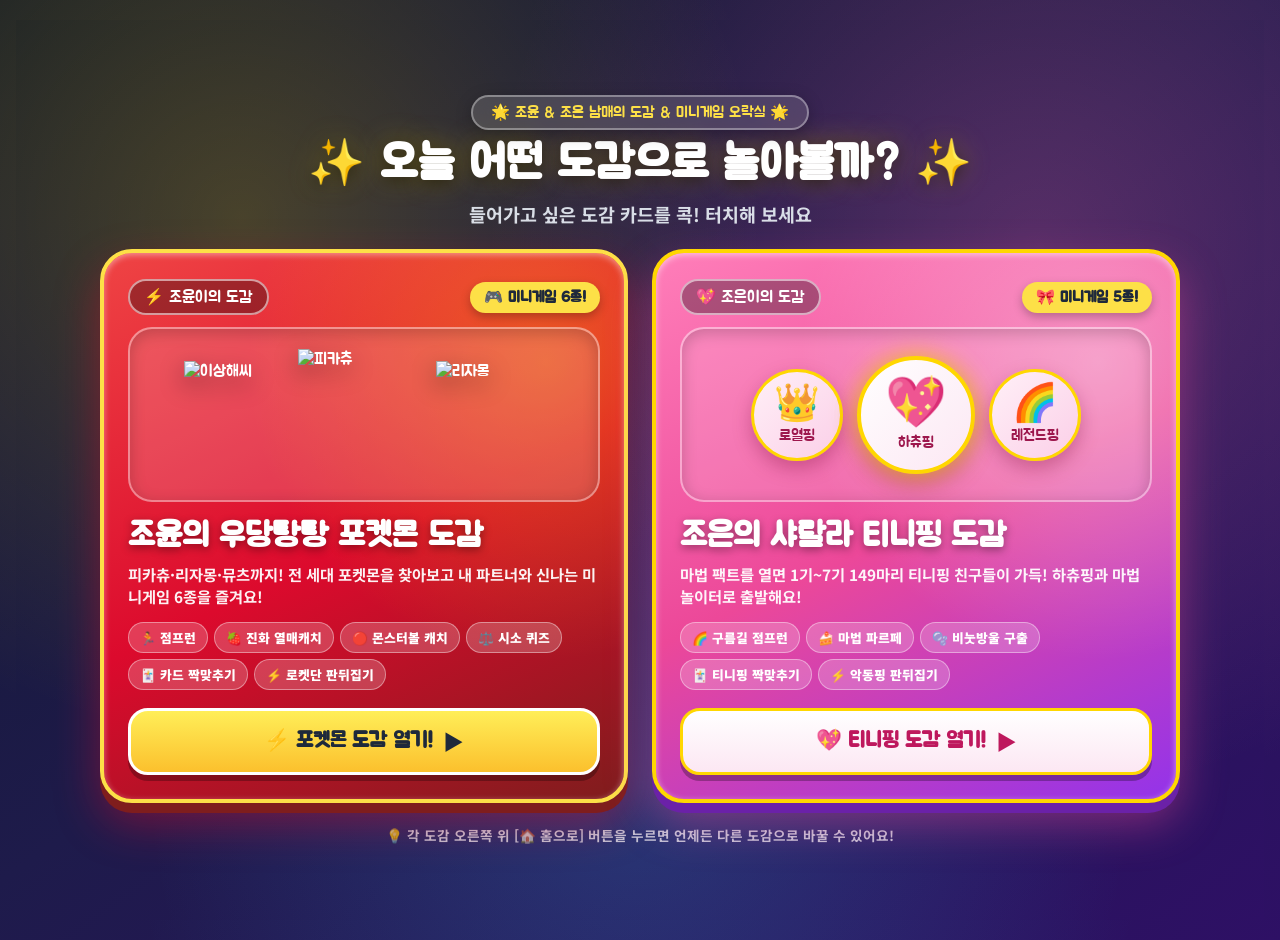
==== commit b504a450: "feat(portal,minigames): 포켓몬·티니핑 통합 대문 포털 및 11종 미니게임 상용 레퍼런스 비주얼 전면 개편" ====
--- a/index.html
+++ b/index.html
@@ -3,218 +3,471 @@
 <head>
   <meta charset="UTF-8">
   <meta name="viewport" content="width=device-width, initial-scale=1.0, maximum-scale=1.0, user-scalable=no, viewport-fit=cover">
-  <meta name="description" content="클래식 1세대 디자인의 인터랙티브 포켓몬 도감. 전 세대 포켓몬을 탐색하세요!">
-  <meta name="theme-color" content="#DC0A2D">
+  <meta name="description" content="조윤이의 우당탕탕 포켓몬 도감 & 조은이의 샤랄라 티니핑 도감 통합 놀이터">
+  <meta name="theme-color" content="#1e1b4b">
   <meta name="apple-mobile-web-app-capable" content="yes">
   <meta name="apple-mobile-web-app-status-bar-style" content="black-translucent">
-  <meta name="screen-orientation" content="landscape">
-  <title>포켓몬 도감 | Pokédex</title>
+  <title>✨ 조윤 & 조은이의 신나는 도감 놀이터 ✨</title>
   <link rel="manifest" href="manifest.json">
   <link rel="preconnect" href="https://fonts.googleapis.com">
   <link rel="preconnect" href="https://fonts.gstatic.com" crossorigin>
-  <link href="https://fonts.googleapis.com/css2?family=Press+Start+2P&family=Noto+Sans+KR:wght@400;700;900&family=Outfit:wght@400;600;700;800&display=swap" rel="stylesheet">
-  <link rel="stylesheet" href="style.css">
+  <link href="https://fonts.googleapis.com/css2?family=Jua&family=Noto+Sans+KR:wght@500;700;900&family=Outfit:wght@700;900&display=swap" rel="stylesheet">
+  <style>
+    * {
+      box-sizing: border-box;
+      margin: 0;
+      padding: 0;
+      user-select: none;
+      -webkit-user-select: none;
+      -webkit-tap-highlight-color: transparent;
+    }
+
+    html, body {
+      width: 100%;
+      min-height: 100vh;
+      min-height: 100dvh;
+      font-family: 'Jua', 'Noto Sans KR', sans-serif;
+      background:
+        radial-gradient(circle at 18% 22%, rgba(255, 214, 0, 0.22) 0%, transparent 42%),
+        radial-gradient(circle at 82% 25%, rgba(255, 105, 180, 0.25) 0%, transparent 45%),
+        radial-gradient(circle at 50% 85%, rgba(56, 189, 248, 0.2) 0%, transparent 50%),
+        linear-gradient(145deg, #0f172a 0%, #1e1b4b 48%, #2e1065 100%);
+      color: #ffffff;
+      display: flex;
+      flex-direction: column;
+      align-items: center;
+      justify-content: center;
+      padding: 20px 16px;
+      overflow-x: hidden;
+    }
+
+    @keyframes floatSlow {
+      0%, 100% { transform: translateY(0px) rotate(0deg); }
+      50% { transform: translateY(-10px) rotate(3deg); }
+    }
+
+    @keyframes pulseGlow {
+      0%, 100% { transform: scale(1); }
+      50% { transform: scale(1.03); }
+    }
+
+    @keyframes badgeSparkle {
+      0%, 100% { transform: scale(1) rotate(-4deg); }
+      50% { transform: scale(1.15) rotate(6deg); }
+    }
+
+    .portal-shell {
+      width: 100%;
+      max-width: 1080px;
+      display: flex;
+      flex-direction: column;
+      align-items: center;
+      gap: 22px;
+      z-index: 2;
+    }
+
+    .portal-header {
+      text-align: center;
+      display: flex;
+      flex-direction: column;
+      align-items: center;
+      gap: 8px;
+    }
+
+    .portal-top-pill {
+      display: inline-flex;
+      align-items: center;
+      gap: 8px;
+      padding: 6px 18px;
+      border-radius: 999px;
+      background: rgba(255, 255, 255, 0.14);
+      border: 2px solid rgba(255, 255, 255, 0.35);
+      font-size: 0.95rem;
+      color: #fde047;
+      box-shadow: 0 4px 16px rgba(0, 0, 0, 0.25);
+      backdrop-filter: blur(8px);
+    }
+
+    .portal-title {
+      font-size: clamp(1.8rem, 4vw, 2.85rem);
+      color: #ffffff;
+      text-shadow: 0 4px 16px rgba(0, 0, 0, 0.5), 0 0 28px rgba(255, 214, 0, 0.35);
+      letter-spacing: 0.5px;
+      line-height: 1.2;
+    }
+
+    .portal-subtitle {
+      font-family: 'Noto Sans KR', sans-serif;
+      font-size: clamp(0.95rem, 2vw, 1.15rem);
+      font-weight: 700;
+      color: #e2e8f0;
+      opacity: 0.95;
+    }
+
+    .portal-cards-grid {
+      width: 100%;
+      display: grid;
+      grid-template-columns: repeat(2, minmax(0, 1fr));
+      gap: 24px;
+      align-items: stretch;
+    }
+
+    .dex-card {
+      position: relative;
+      display: flex;
+      flex-direction: column;
+      justify-content: space-between;
+      border-radius: 32px;
+      padding: 26px 24px 24px;
+      text-decoration: none;
+      color: #ffffff;
+      overflow: hidden;
+      cursor: pointer;
+      transition: transform 0.22s cubic-bezier(0.34, 1.56, 0.64, 1), box-shadow 0.22s ease;
+    }
+
+    .dex-card:hover {
+      transform: translateY(-8px) scale(1.015);
+    }
+
+    .dex-card:active {
+      transform: translateY(2px) scale(0.985);
+    }
+
+    /* 포켓몬 도감 카드 */
+    .dex-card.pokemon {
+      background:
+        radial-gradient(circle at 85% 20%, rgba(255, 214, 0, 0.32) 0%, transparent 48%),
+        linear-gradient(155deg, #ef4444 0%, #dc0a2d 52%, #7f1d1d 100%);
+      border: 4px solid #fde047;
+      box-shadow:
+        0 10px 0 #7f1d1d,
+        0 20px 45px rgba(220, 10, 45, 0.45),
+        inset 0 2px 6px rgba(255, 255, 255, 0.45);
+    }
+
+    /* 티니핑 도감 카드 */
+    .dex-card.tiniping {
+      background:
+        radial-gradient(circle at 85% 20%, rgba(255, 255, 255, 0.35) 0%, transparent 48%),
+        linear-gradient(155deg, #ff7eb9 0%, #ec4899 50%, #9333ea 100%);
+      border: 4px solid #ffd700;
+      box-shadow:
+        0 10px 0 #6b21a8,
+        0 20px 45px rgba(236, 72, 153, 0.45),
+        inset 0 2px 6px rgba(255, 255, 255, 0.55);
+    }
+
+    .dex-card-top {
+      display: flex;
+      align-items: center;
+      justify-content: space-between;
+      gap: 10px;
+      margin-bottom: 12px;
+    }
+
+    .dex-owner-badge {
+      display: inline-flex;
+      align-items: center;
+      gap: 6px;
+      padding: 6px 14px;
+      border-radius: 999px;
+      font-size: 1rem;
+      background: rgba(0, 0, 0, 0.32);
+      border: 2px solid rgba(255, 255, 255, 0.55);
+      color: #fff;
+    }
+
+    .dex-game-count-badge {
+      display: inline-flex;
+      align-items: center;
+      gap: 4px;
+      padding: 6px 14px;
+      border-radius: 999px;
+      font-size: 0.95rem;
+      background: #fde047;
+      color: #1e293b;
+      font-weight: 900;
+      box-shadow: 0 4px 10px rgba(0, 0, 0, 0.25);
+      animation: badgeSparkle 2.4s ease-in-out infinite;
+    }
+
+    .dex-hero-visual {
+      position: relative;
+      height: 175px;
+      margin: 6px 0 14px;
+      border-radius: 24px;
+      background: rgba(255, 255, 255, 0.16);
+      border: 2px solid rgba(255, 255, 255, 0.35);
+      display: flex;
+      align-items: center;
+      justify-content: center;
+      gap: 8px;
+      overflow: hidden;
+      box-shadow: inset 0 4px 16px rgba(0, 0, 0, 0.2);
+    }
+
+    .poke-sprite-trio {
+      display: flex;
+      align-items: center;
+      justify-content: center;
+      gap: 6px;
+    }
+
+    .poke-sprite-trio img {
+      width: 108px;
+      height: 108px;
+      object-fit: contain;
+      filter: drop-shadow(0 8px 12px rgba(0, 0, 0, 0.38));
+      animation: floatSlow 3s ease-in-out infinite;
+    }
+
+    .poke-sprite-trio img.center-main {
+      width: 132px;
+      height: 132px;
+      z-index: 2;
+      animation-delay: -0.8s;
+    }
+
+    .poke-sprite-trio img:last-child {
+      animation-delay: -1.6s;
+    }
+
+    .tiniping-pact-showcase {
+      display: flex;
+      align-items: center;
+      justify-content: center;
+      gap: 14px;
+    }
+
+    .tp-showcase-orb {
+      width: 92px;
+      height: 92px;
+      border-radius: 50%;
+      background: linear-gradient(135deg, #fff0f7, #fbcfe8);
+      border: 3.5px solid #ffd700;
+      box-shadow: 0 8px 18px rgba(131, 24, 67, 0.35);
+      display: flex;
+      flex-direction: column;
+      align-items: center;
+      justify-content: center;
+      color: #be185d;
+      font-size: 1rem;
+      animation: floatSlow 3s ease-in-out infinite;
+    }
+
+    .tp-showcase-orb.main {
+      width: 118px;
+      height: 118px;
+      background: linear-gradient(135deg, #ffffff, #fce7f3);
+      border-width: 4px;
+      box-shadow: 0 0 24px rgba(255, 215, 0, 0.75), 0 10px 22px rgba(131, 24, 67, 0.4);
+      animation-delay: -0.9s;
+    }
+
+    .tp-showcase-orb .orb-emoji {
+      font-size: 2.3rem;
+      line-height: 1.1;
+    }
+
+    .tp-showcase-orb.main .orb-emoji {
+      font-size: 3.1rem;
+    }
+
+    .tp-showcase-orb .orb-name {
+      font-size: 0.92rem;
+      color: #9d174d;
+      margin-top: 2px;
+    }
+
+    .dex-card-title {
+      font-size: clamp(1.55rem, 3vw, 2.05rem);
+      text-shadow: 0 3px 8px rgba(0, 0, 0, 0.38);
+      margin-bottom: 6px;
+    }
+
+    .dex-card-desc {
+      font-family: 'Noto Sans KR', sans-serif;
+      font-size: 0.96rem;
+      font-weight: 700;
+      color: rgba(255, 255, 255, 0.94);
+      line-height: 1.45;
+      margin-bottom: 14px;
+    }
+
+    .dex-feature-tags {
+      display: flex;
+      flex-wrap: wrap;
+      gap: 6px;
+      margin-bottom: 18px;
+    }
+
+    .dex-feature-tag {
+      font-family: 'Noto Sans KR', sans-serif;
+      font-size: 0.8rem;
+      font-weight: 900;
+      padding: 5px 11px;
+      border-radius: 999px;
+      background: rgba(255, 255, 255, 0.2);
+      border: 1.5px solid rgba(255, 255, 255, 0.4);
+    }
+
+    .dex-enter-btn {
+      width: 100%;
+      padding: 15px 20px;
+      border-radius: 20px;
+      font-size: 1.3rem;
+      text-align: center;
+      display: flex;
+      align-items: center;
+      justify-content: center;
+      gap: 10px;
+      font-weight: 900;
+      box-shadow: 0 6px 0 rgba(0, 0, 0, 0.28);
+      transition: transform 0.12s ease;
+    }
+
+    .dex-card.pokemon .dex-enter-btn {
+      background: linear-gradient(180deg, #ffee58 0%, #fbc02d 100%);
+      color: #1e293b;
+      border: 3px solid #ffffff;
+    }
+
+    .dex-card.tiniping .dex-enter-btn {
+      background: linear-gradient(180deg, #ffffff 0%, #fce7f3 100%);
+      color: #be185d;
+      border: 3px solid #ffd700;
+    }
+
+    .portal-footer {
+      font-family: 'Noto Sans KR', sans-serif;
+      font-size: 0.85rem;
+      font-weight: 700;
+      color: rgba(255, 255, 255, 0.72);
+      text-align: center;
+    }
+
+    @media (max-width: 780px) {
+      .portal-cards-grid {
+        grid-template-columns: 1fr;
+        gap: 18px;
+      }
+      .dex-card {
+        padding: 20px 18px;
+      }
+      .dex-hero-visual {
+        height: 145px;
+      }
+      .poke-sprite-trio img {
+        width: 86px;
+        height: 86px;
+      }
+      .poke-sprite-trio img.center-main {
+        width: 108px;
+        height: 108px;
+      }
+    }
+  </style>
 </head>
 <body>
-  <!-- 닫힌 도감 인트로 -->
-  <div id="intro-overlay" class="intro-overlay">
-    <div class="closed-pokedex">
-      <!-- 닫힌 도감 상판 -->
-      <div class="closed-top">
-        <div class="closed-lens">
-          <div class="closed-lens-inner"></div>
-          <div class="closed-lens-reflection"></div>
+  <main class="portal-shell">
+    <header class="portal-header">
+      <div class="portal-top-pill">🌟 조윤 &amp; 조은 남매의 도감 &amp; 미니게임 오락실 🌟</div>
+      <h1 class="portal-title">✨ 오늘 어떤 도감으로 놀아볼까? ✨</h1>
+      <p class="portal-subtitle">들어가고 싶은 도감 카드를 콕! 터치해 보세요</p>
+    </header>
+
+    <section class="portal-cards-grid" aria-label="도감 선택">
+      <!-- 1. 조윤이의 포켓몬 도감 -->
+      <a href="pokemon.html" class="dex-card pokemon" id="enterPokemonCard">
+        <div>
+          <div class="dex-card-top">
+            <span class="dex-owner-badge">⚡ 조윤이의 도감</span>
+            <span class="dex-game-count-badge">🎮 미니게임 6종!</span>
+          </div>
+
+          <div class="dex-hero-visual">
+            <div class="poke-sprite-trio">
+              <img src="https://raw.githubusercontent.com/PokeAPI/sprites/master/sprites/pokemon/other/official-artwork/1.png" alt="이상해씨">
+              <img class="center-main" src="https://raw.githubusercontent.com/PokeAPI/sprites/master/sprites/pokemon/other/official-artwork/25.png" alt="피카츄">
+              <img src="https://raw.githubusercontent.com/PokeAPI/sprites/master/sprites/pokemon/other/official-artwork/6.png" alt="리자몽">
+            </div>
+          </div>
+
+          <h2 class="dex-card-title">조윤의 우당탕탕 포켓몬 도감</h2>
+          <p class="dex-card-desc">피카츄·리자몽·뮤츠까지! 전 세대 포켓몬을 찾아보고 내 파트너와 신나는 미니게임 6종을 즐겨요!</p>
+
+          <div class="dex-feature-tags">
+            <span class="dex-feature-tag">🏃 점프런</span>
+            <span class="dex-feature-tag">🍓 진화 열매캐치</span>
+            <span class="dex-feature-tag">🔴 몬스터볼 캐치</span>
+            <span class="dex-feature-tag">⚖️ 시소 퀴즈</span>
+            <span class="dex-feature-tag">🃏 카드 짝맞추기</span>
+            <span class="dex-feature-tag">⚡ 로켓단 판뒤집기</span>
+          </div>
         </div>
-        <div class="closed-led-group">
-          <div class="closed-led red"></div>
-          <div class="closed-led yellow"></div>
-          <div class="closed-led green"></div>
+
+        <div class="dex-enter-btn">
+          <span>⚡ 포켓몬 도감 열기!</span>
+          <span>▶</span>
         </div>
-      </div>
-      <!-- 힌지 라인 -->
-      <div class="closed-hinge-line"></div>
-      <!-- 닫힌 도감 하판 -->
-      <div class="closed-bottom">
-        <div class="closed-clasp">
-          <div class="closed-pokeball">
-            <div class="closed-pokeball-line"></div>
-            <div class="closed-pokeball-btn"></div>
-          </div>
-        </div>
-      </div>
-    </div>
-    <p class="intro-text">터치하여 도감 열기</p>
-    <p class="intro-credit">조윤의 우당탕탕 포켓몬 도감</p>
-  </div>
-
-  <!-- 로딩 오버레이 -->
-  <div id="loading-overlay" class="loading-overlay hidden">
-    <div class="loading-spinner"></div>
-    <p class="loading-text">데이터 로딩중...</p>
-  </div>
-
-  <!-- 메인 도감 디바이스 -->
-  <div id="pokedex-device" class="pokedex-device hidden">
-
-    <!-- ========== 왼쪽 패널 ========== -->
-    <div class="panel-left">
-      <!-- 상단: 렌즈 + LED -->
-      <header class="device-header">
-        <div class="lens-area">
-          <div id="blue-lens" class="blue-lens">
-            <div class="lens-reflection"></div>
-          </div>
-        </div>
-        <div class="led-group">
-          <div id="led-red" class="led led-red"></div>
-          <div id="led-yellow" class="led led-yellow"></div>
-          <div id="led-green" class="led led-green active"></div>
-        </div>
-        <div class="header-title">조윤의 우당탕탕 포켓몬 도감</div>
-      </header>
-
-      <!-- 메인 스크린 -->
-      <section class="main-screen-wrapper">
-        <div id="main-screen" class="main-screen">
-          <div class="screen-scanlines"></div>
-          <div class="screen-content">
-            <div id="pokemon-image-container" class="pokemon-image-container">
-              <img id="pokemon-image" class="pokemon-image" src="" alt="포켓몬">
-            </div>
-            <div class="pokemon-basic-info">
-              <span id="pokemon-number" class="pokemon-number">#001</span>
-              <span id="pokemon-name-kr" class="pokemon-name-kr">이상해씨</span>
-            </div>
-          </div>
-          <div id="screen-glow" class="screen-glow"></div>
-        </div>
-      </section>
-
-      <!-- 타입 + 스피커 -->
-      <section class="type-speaker-bar">
-        <div id="type-badges" class="type-badges"></div>
-        <button id="speaker-btn" class="speaker-btn" aria-label="울음소리 재생">
-          <div class="speaker-icon">🔊</div>
-        </button>
-      </section>
-
-      <!-- 스피커 그릴 -->
-      <div class="speaker-grill">
-        <div class="grill-lines"></div>
-      </div>
-    </div>
-
-    <!-- ========== 힌지 ========== -->
-    <div class="hinge">
-      <div class="hinge-line"></div>
-      <div class="hinge-dot"></div>
-      <div class="hinge-dot"></div>
-      <div class="hinge-dot"></div>
-      <div class="hinge-line"></div>
-    </div>
-
-    <!-- ========== 오른쪽 패널 ========== -->
-    <div class="panel-right">
-      <!-- 정보 스크린 -->
-      <section class="info-screen-wrapper">
-        <div id="info-screen" class="info-screen">
-          <div class="screen-scanlines"></div>
-          <div id="info-scroll-content" class="info-scroll-content">
-
-            <!-- 기본 정보 섹션 -->
-            <div class="section-block">
-              <div class="section-title">📋 기본 정보</div>
-              <div class="info-grid">
-                <div class="info-item">
-                  <span class="info-label">이름</span>
-                  <span id="pokemon-name-en" class="info-value">이상해씨</span>
-                </div>
-                <div class="info-item">
-                  <span class="info-label">키</span>
-                  <span id="pokemon-height" class="info-value">0.7m</span>
-                </div>
-                <div class="info-item">
-                  <span class="info-label">몸무게</span>
-                  <span id="pokemon-weight" class="info-value">6.9kg</span>
-                </div>
-                <div class="info-item">
-                  <span class="info-label">특성</span>
-                  <span id="pokemon-abilities" class="info-value">-</span>
-                </div>
-                <div class="info-item">
-                  <span class="info-label">기초 경험치</span>
-                  <span id="pokemon-exp" class="info-value">-</span>
-                </div>
+      </a>
+
+      <!-- 2. 조은이의 티니핑 도감 -->
+      <a href="tiniping/index.html" class="dex-card tiniping" id="enterTinipingCard">
+        <div>
+          <div class="dex-card-top">
+            <span class="dex-owner-badge">💖 조은이의 도감</span>
+            <span class="dex-game-count-badge">🎀 미니게임 5종!</span>
+          </div>
+
+          <div class="dex-hero-visual">
+            <div class="tiniping-pact-showcase">
+              <div class="tp-showcase-orb">
+                <span class="orb-emoji">👑</span>
+                <span class="orb-name">로열핑</span>
+              </div>
+              <div class="tp-showcase-orb main">
+                <span class="orb-emoji">💖</span>
+                <span class="orb-name">하츄핑</span>
+              </div>
+              <div class="tp-showcase-orb">
+                <span class="orb-emoji">🌈</span>
+                <span class="orb-name">레전드핑</span>
               </div>
             </div>
-
-            <!-- 스탯 섹션 -->
-            <div class="section-block">
-              <div class="section-title">📊 능력치</div>
-              <div id="stats-container" class="stats-container"></div>
-              <div id="stats-total" class="stats-total">
-                <span class="stats-total-label">합계</span>
-                <span id="stats-total-value" class="stats-total-value">-</span>
-              </div>
-            </div>
-
-            <!-- 설명 섹션 -->
-            <div class="section-block">
-              <div class="section-title">📖 도감 설명</div>
-              <p id="description-text" class="description-text">도감 설명을 불러오는 중...</p>
-            </div>
-
-            <!-- 진화 섹션 (맨 아래) -->
-            <div class="section-block">
-              <div class="section-title">🔄 진화</div>
-              <div id="evolution-chain" class="evolution-chain"></div>
-            </div>
-
+          </div>
+
+          <h2 class="dex-card-title">조은의 샤랄라 티니핑 도감</h2>
+          <p class="dex-card-desc">마법 팩트를 열면 1기~7기 149마리 티니핑 친구들이 가득! 하츄핑과 마법 놀이터로 출발해요!</p>
+
+          <div class="dex-feature-tags">
+            <span class="dex-feature-tag">🌈 구름길 점프런</span>
+            <span class="dex-feature-tag">🍰 마법 파르페</span>
+            <span class="dex-feature-tag">🫧 비눗방울 구출</span>
+            <span class="dex-feature-tag">🃏 티니핑 짝맞추기</span>
+            <span class="dex-feature-tag">⚡ 악동핑 판뒤집기</span>
           </div>
         </div>
-      </section>
-
-      <!-- 컨트롤 영역 -->
-      <section class="controls-area">
-        <div class="search-bar">
-          <input type="text" id="search-input" class="search-input" placeholder="이름 또는 번호 검색..." autocomplete="off">
-          <div id="search-results" class="search-results hidden"></div>
+
+        <div class="dex-enter-btn">
+          <span>💖 티니핑 도감 열기!</span>
+          <span>▶</span>
         </div>
-
-        <div class="controls-row">
-          <div class="dpad-container">
-            <button id="dpad-up" class="dpad-btn dpad-up" aria-label="이전 포켓몬">▲</button>
-            <button id="dpad-left" class="dpad-btn dpad-left" aria-label="이전 탭">◀</button>
-            <button id="dpad-center" class="dpad-btn dpad-center" aria-label="선택">●</button>
-            <button id="dpad-right" class="dpad-btn dpad-right" aria-label="다음 탭">▶</button>
-            <button id="dpad-down" class="dpad-btn dpad-down" aria-label="다음 포켓몬">▼</button>
-          </div>
-
-          <div class="gen-buttons-container">
-            <div id="gen-buttons" class="gen-buttons">
-              <button class="gen-btn active" data-gen="1">I</button>
-              <button class="gen-btn" data-gen="2">II</button>
-              <button class="gen-btn" data-gen="3">III</button>
-              <button class="gen-btn" data-gen="4">IV</button>
-              <button class="gen-btn" data-gen="5">V</button>
-              <button class="gen-btn" data-gen="6">VI</button>
-              <button class="gen-btn" data-gen="7">VII</button>
-              <button class="gen-btn" data-gen="8">VIII</button>
-              <button class="gen-btn" data-gen="9">IX</button>
-            </div>
-          </div>
-        </div>
-      </section>
-    </div>
-
-    <!-- 하단 장식 -->
-    <footer class="device-footer">
-      <div class="footer-screw"></div>
-      <div class="footer-screw"></div>
+      </a>
+    </section>
+
+    <footer class="portal-footer">
+      💡 각 도감 오른쪽 위 <strong>[🏠 홈으로]</strong> 버튼을 누르면 언제든 다른 도감으로 바꿀 수 있어요!
     </footer>
-  </div>
-
-  <script src="js/api.js"></script>
-  <script src="js/app.js"></script>
+  </main>
+
+  <script>
+    if ('serviceWorker' in navigator) {
+      window.addEventListener('load', function () {
+        navigator.serviceWorker.register('sw.js').catch(function () {});
+      });
+    }
+  </script>
 </body>
-</html>
+</html>
